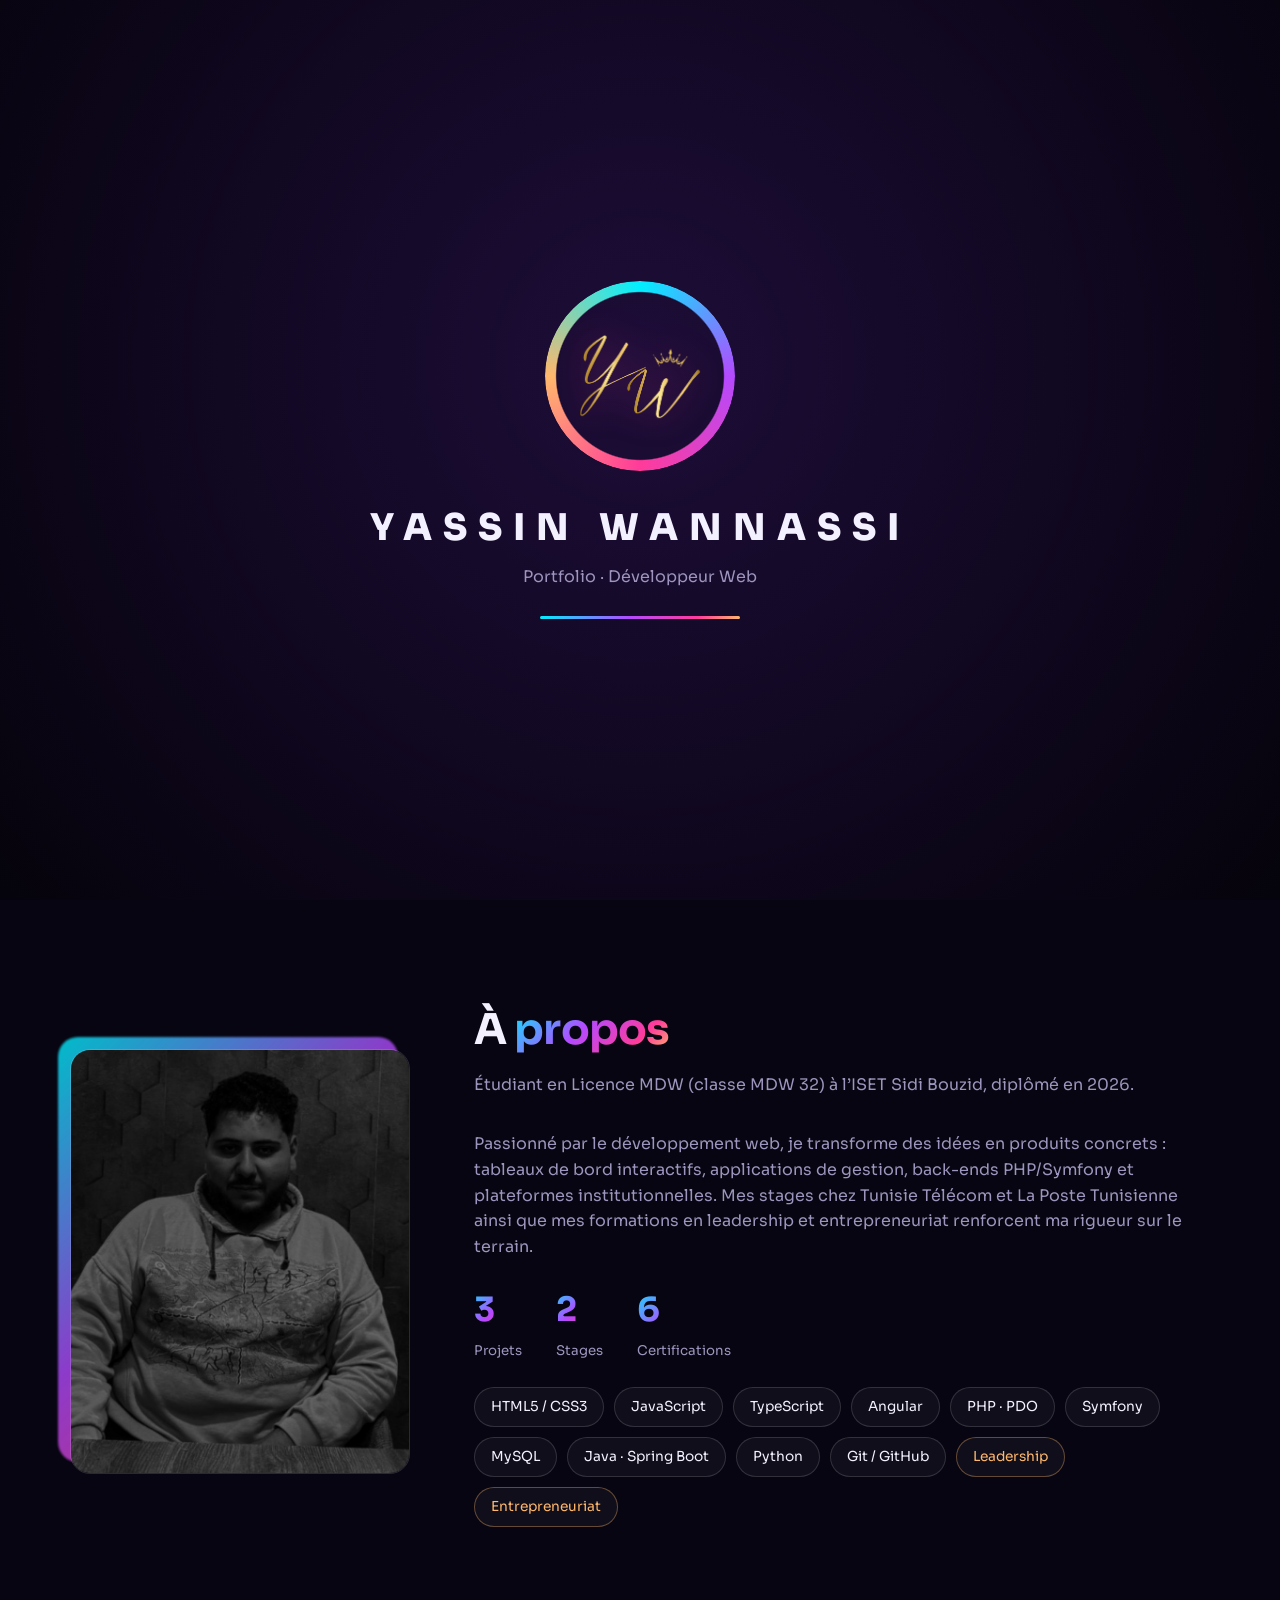
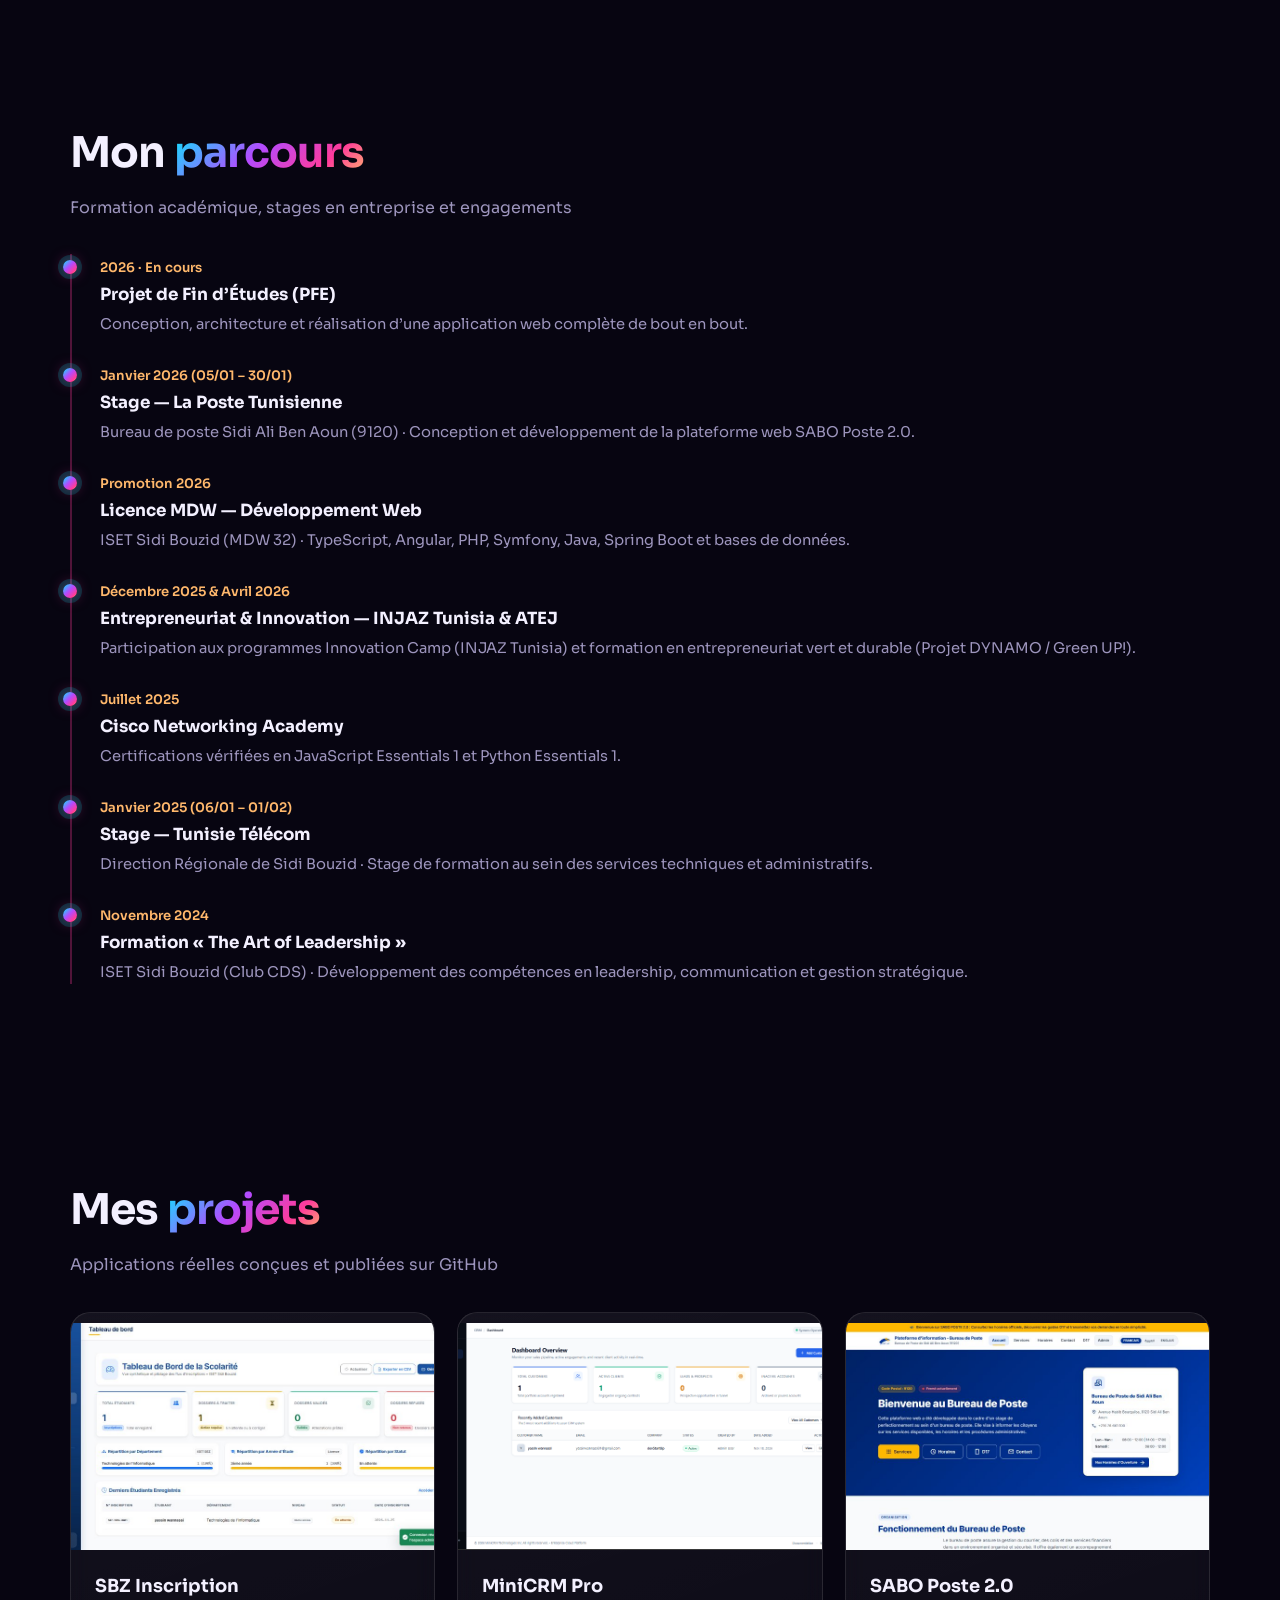
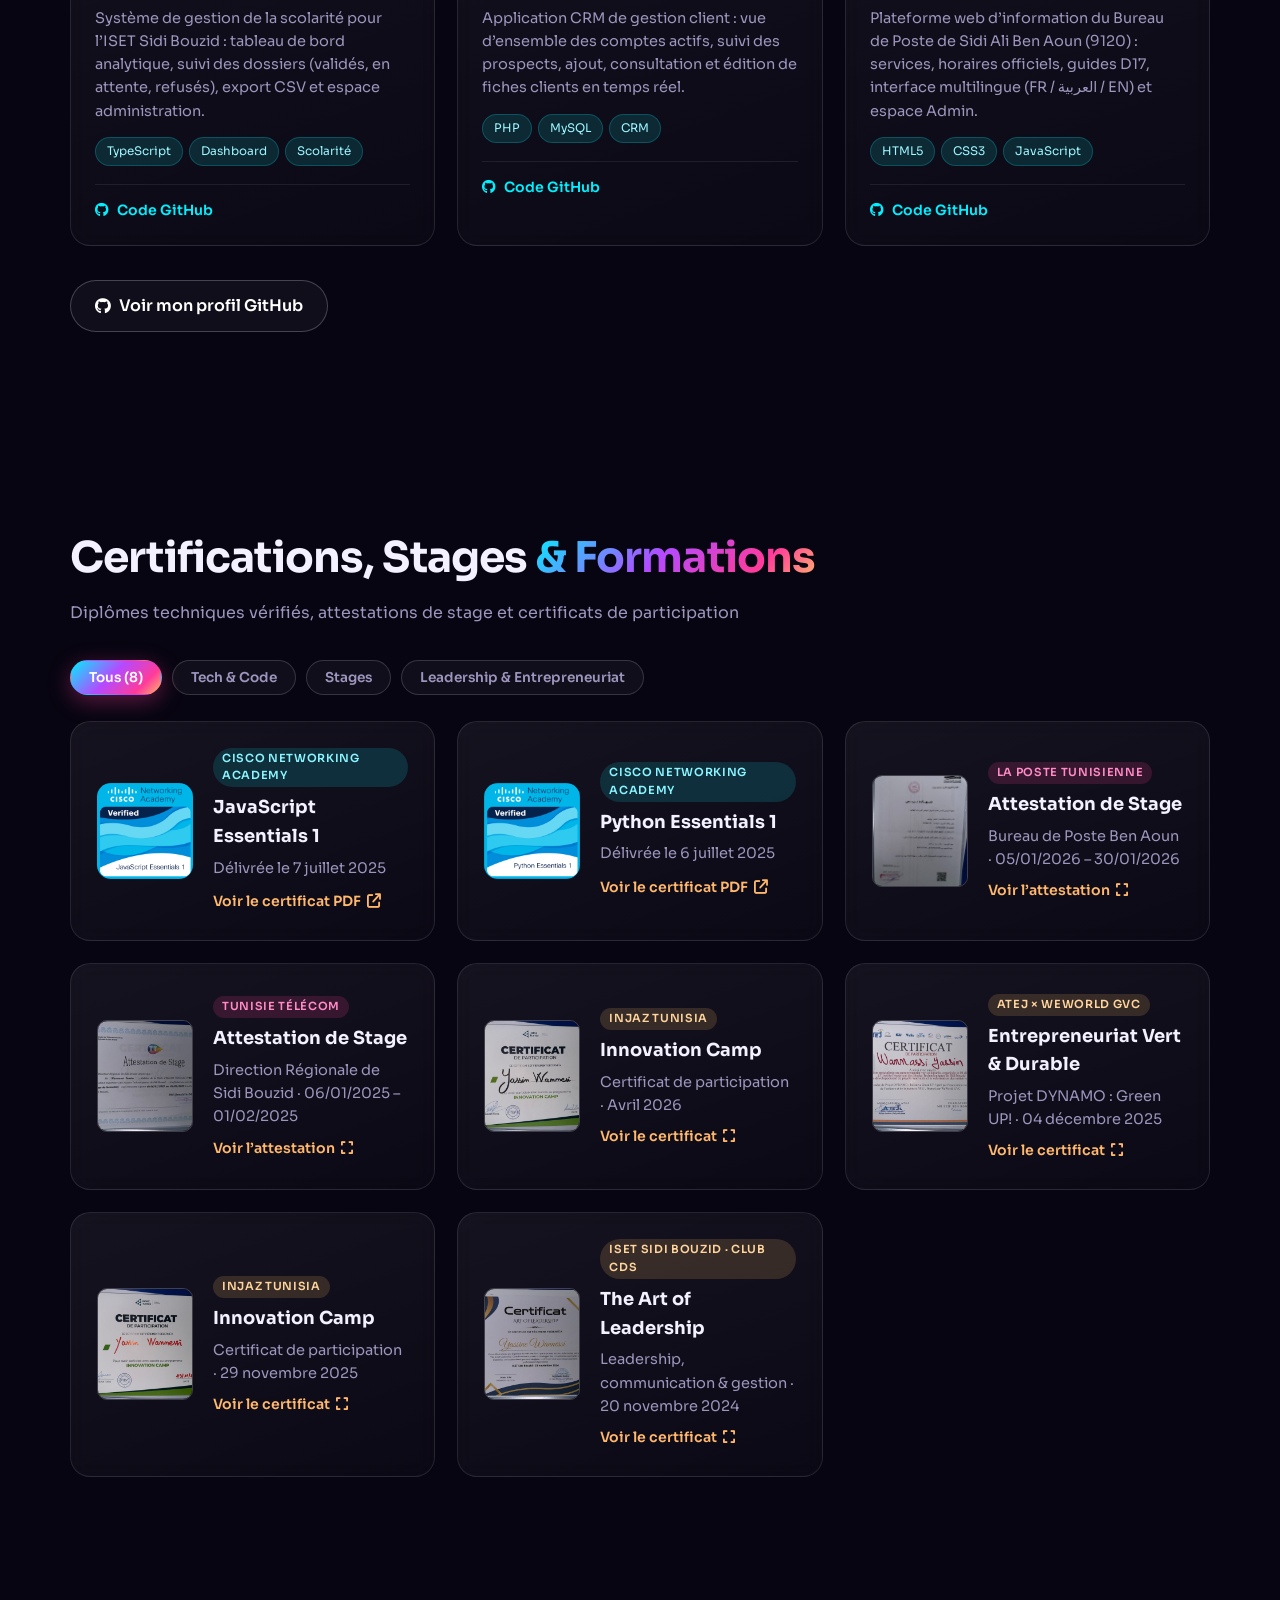
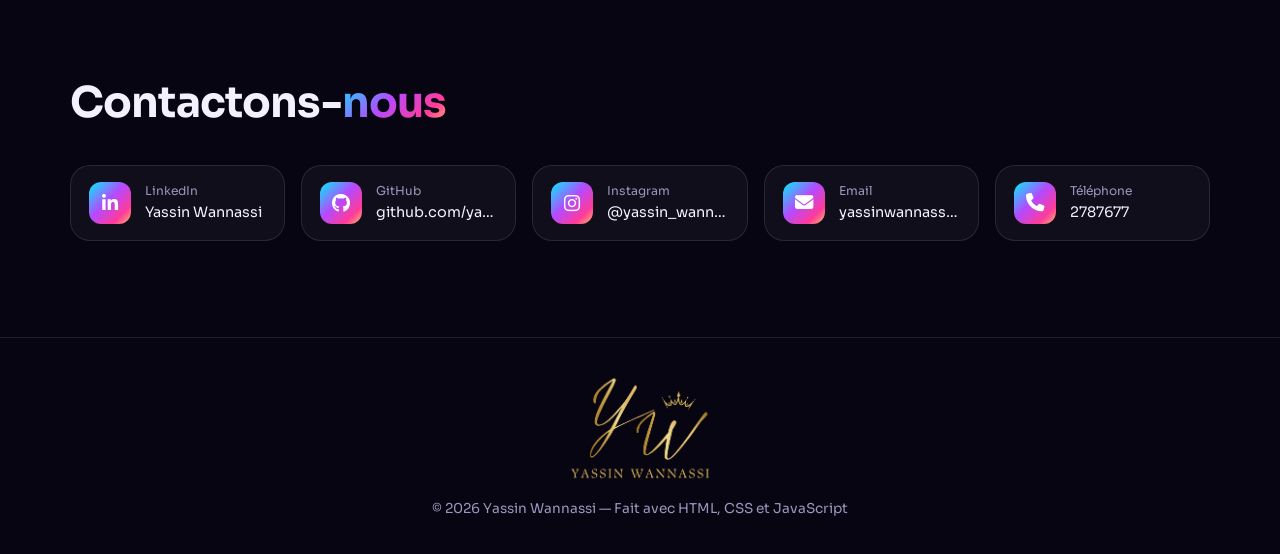
==== index.html @ 343235e6 "first commit" ====
<!DOCTYPE html>
<html lang="fr">
<head>
  <meta charset="utf-8">
  <meta name="viewport" content="width=device-width,initial-scale=1">
  <title>Yassin Wannassi — Développeur Web Full-Stack</title>
  <meta name="description" content="Portfolio de Yassin Wannassi, étudiant en Licence MDW à l'ISET Sidi Bouzid et développeur web full-stack (TypeScript, PHP, Angular, Symfony, Java).">
  <meta property="og:title" content="Yassin Wannassi — Développeur Web Full-Stack">
  <meta property="og:description" content="Projets (SBZ Inscription, MiniCRM Pro, SABO Poste 2.0), stages et certifications.">
  <meta property="og:type" content="website">
  <meta property="og:image" content="assets/logo-mark.png">
  <link rel="icon" href="assets/logo-mark.png">
  <link href="https://fonts.googleapis.com/css2?family=Sora:wght@300;400;600;700;800&display=swap" rel="stylesheet">
  <link rel="stylesheet" href="https://cdnjs.cloudflare.com/ajax/libs/font-awesome/6.5.1/css/all.min.css">
  <link rel="stylesheet" href="style.css">
</head>
<body>
  <div id="progress" aria-hidden="true"></div>
  <div class="ambient" aria-hidden="true"></div>

  <div id="intro">
    <div>
      <div class="i-box"><span class="ring"></span><img class="i-logo" src="assets/logo-mark.png" alt="Logo YW"></div>
      <h1 class="i-name">Yassin Wannassi</h1>
      <p class="i-sub">Portfolio · Développeur Web</p>
      <div class="bar"><i></i></div>
    </div>
  </div>

  <header class="nav">
    <div class="wrap">
      <a href="#hero" class="brand"><img src="assets/logo-mark.png" alt="Logo YW">Yassin<span class="grad">.</span></a>
      <button class="burger" aria-label="Menu" aria-expanded="false"><i class="fa-solid fa-bars"></i></button>
      <nav class="links">
        <a href="#about">À propos</a>
        <a href="#parcours">Parcours</a>
        <a href="#projets">Projets</a>
        <a href="#certifs">Certifications</a>
        <a href="#contact">Contact</a>
        <a href="profile.html" class="btn"><i class="fa-regular fa-heart"></i> Profil</a>
      </nav>
    </div>
  </header>

  <section id="hero">
    <div class="hero-bg-slides" aria-hidden="true">
      <div class="bg-slide on" style="background-image:url('assets/photos/p1.jpg')"></div>
      <div class="bg-slide" style="background-image:url('assets/photos/p2.jpeg')"></div>
      <div class="bg-slide" style="background-image:url('assets/photos/p3.jpg')"></div>
      <div class="bg-slide" style="background-image:url('assets/photos/p4.jpeg')"></div>
      <div class="bg-slide" style="background-image:url('assets/photos/p5.jpg')"></div>
    </div>
    <div class="hero-grid-bg" aria-hidden="true"></div>
    <div class="wrap hero-wrap">
      <div class="hero-copy">
        <span class="badge-status"><i class="dot"></i> Ouvert aux opportunités · PFE 2026</span>
        <span class="hi">Bonjour, je suis</span>
        <h1 class="grad">Yassin Wannassi</h1>
        <div class="typed" data-w='["Développeur Web Full-Stack","TypeScript · PHP · Angular · Java","Étudiant MDW 32 · ISET Sidi Bouzid"]'></div>
        <p>Je conçois des applications web modernes, de l’interface à la base de données. Je prépare actuellement mon Projet de Fin d’Études (PFE).</p>
        <div class="cta">
          <a href="#projets" class="btn">Voir mes projets <i class="fa-solid fa-arrow-down"></i></a>
          <a href="#certifs" class="btn o"><i class="fa-solid fa-award"></i> Certifications &amp; Stages</a>
          <a href="#contact" class="btn o">Me contacter</a>
        </div>
      </div>

      <div class="hero-visual">
        <div class="hv-frame">
          <div class="hv-slides">
            <img class="hv-img on" src="assets/photos/p1.jpg" alt="Yassin Wannassi">
            <img class="hv-img" src="assets/photos/p2.jpeg" alt="Yassin Wannassi">
            <img class="hv-img" src="assets/photos/p3.jpg" alt="Yassin Wannassi">
            <img class="hv-img" src="assets/photos/p4.jpeg" alt="Yassin Wannassi">
            <img class="hv-img" src="assets/photos/p5.jpg" alt="Yassin Wannassi">
          </div>
          <div class="hv-dots" aria-label="Changer de photo">
            <button class="on" aria-label="Photo 1"></button>
            <button aria-label="Photo 2"></button>
            <button aria-label="Photo 3"></button>
            <button aria-label="Photo 4"></button>
            <button aria-label="Photo 5"></button>
          </div>
        </div>
        <div class="hv-chip c1"><i class="fa-solid fa-code"></i> Full-Stack Dev</div>
        <div class="hv-chip c2"><i class="fa-solid fa-graduation-cap"></i> ISET Sidi Bouzid</div>
      </div>
    </div>
  </section>

  <section id="about">
    <div class="wrap about">
      <div class="photo rv"><img src="assets/photos/p1.jpg" alt="Yassin Wannassi"></div>
      <div class="rv">
        <h2>À <span>propos</span></h2>
        <p class="sub">Étudiant en Licence MDW (classe MDW 32) à l’ISET Sidi Bouzid, diplômé en 2026.</p>
        <p class="bio">Passionné par le développement web, je transforme des idées en produits concrets : tableaux de bord interactifs, applications de gestion, back-ends PHP/Symfony et plateformes institutionnelles. Mes stages chez Tunisie Télécom et La Poste Tunisienne ainsi que mes formations en leadership et entrepreneuriat renforcent ma rigueur sur le terrain.</p>
        <div class="stats">
          <div><b data-n="3">0</b><small>Projets</small></div>
          <div><b data-n="2">0</b><small>Stages</small></div>
          <div><b data-n="6">0</b><small>Certifications</small></div>
        </div>
        <div class="chips">
          <span>HTML5 / CSS3</span>
          <span>JavaScript</span>
          <span>TypeScript</span>
          <span>Angular</span>
          <span>PHP · PDO</span>
          <span>Symfony</span>
          <span>MySQL</span>
          <span>Java · Spring Boot</span>
          <span>Python</span>
          <span>Git / GitHub</span>
          <span class="soft">Leadership</span>
          <span class="soft">Entrepreneuriat</span>
        </div>
      </div>
    </div>
  </section>

  <section id="parcours">
    <div class="wrap">
      <h2 class="rv">Mon <span>parcours</span></h2>
      <p class="sub rv">Formation académique, stages en entreprise et engagements</p>
      <div class="tl rv">
        <div>
          <small>2026 · En cours</small>
          <h3>Projet de Fin d’Études (PFE)</h3>
          <p>Conception, architecture et réalisation d’une application web complète de bout en bout.</p>
        </div>
        <div>
          <small>Janvier 2026 (05/01 – 30/01)</small>
          <h3>Stage — La Poste Tunisienne</h3>
          <p>Bureau de poste Sidi Ali Ben Aoun (9120) · Conception et développement de la plateforme web SABO Poste 2.0.</p>
        </div>
        <div>
          <small>Promotion 2026</small>
          <h3>Licence MDW — Développement Web</h3>
          <p>ISET Sidi Bouzid (MDW 32) · TypeScript, Angular, PHP, Symfony, Java, Spring Boot et bases de données.</p>
        </div>
        <div>
          <small>Décembre 2025 &amp; Avril 2026</small>
          <h3>Entrepreneuriat &amp; Innovation — INJAZ Tunisia &amp; ATEJ</h3>
          <p>Participation aux programmes Innovation Camp (INJAZ Tunisia) et formation en entrepreneuriat vert et durable (Projet DYNAMO / Green UP!).</p>
        </div>
        <div>
          <small>Juillet 2025</small>
          <h3>Cisco Networking Academy</h3>
          <p>Certifications vérifiées en JavaScript Essentials 1 et Python Essentials 1.</p>
        </div>
        <div>
          <small>Janvier 2025 (06/01 – 01/02)</small>
          <h3>Stage — Tunisie Télécom</h3>
          <p>Direction Régionale de Sidi Bouzid · Stage de formation au sein des services techniques et administratifs.</p>
        </div>
        <div>
          <small>Novembre 2024</small>
          <h3>Formation « The Art of Leadership »</h3>
          <p>ISET Sidi Bouzid (Club CDS) · Développement des compétences en leadership, communication et gestion stratégique.</p>
        </div>
      </div>
    </div>
  </section>

  <section id="projets">
    <div class="wrap">
      <h2 class="rv">Mes <span>projets</span></h2>
      <p class="sub rv">Applications réelles conçues et publiées sur GitHub</p>
      <div class="grid proj-grid" id="proj-grid">
        <article class="card proj rv">
          <div class="proj-shot view-doc" data-img="assets/projects/sbz-inscription.jpg" data-title="SBZ Inscription — ISET Sidi Bouzid" data-meta="Gestion de la scolarité · TypeScript · Tableau de bord, dossiers étudiants et export CSV">
            <img src="assets/projects/sbz-inscription.jpg" alt="Capture d'écran SBZ Inscription" loading="lazy">
            <span class="shot-zoom"><i class="fa-solid fa-expand"></i></span>
          </div>
          <div class="proj-body">
            <h3>SBZ Inscription</h3>
            <p>Système de gestion de la scolarité pour l’ISET Sidi Bouzid : tableau de bord analytique, suivi des dossiers (validés, en attente, refusés), export CSV et espace administration.</p>
            <div class="tags"><em>TypeScript</em><em>Dashboard</em><em>Scolarité</em></div>
            <div class="proj-actions">
              <a class="proj-link" href="https://github.com/yassin-wns/sbz-inscription" target="_blank" rel="noopener"><i class="fa-brands fa-github"></i> Code GitHub</a>
            </div>
          </div>
        </article>

        <article class="card proj rv">
          <div class="proj-shot view-doc" data-img="assets/projects/mini-crm.png" data-title="MiniCRM Pro — Gestion Clients" data-meta="CRM Enterprise · PHP · Suivi des clients actifs, prospects et fiches détaillées">
            <img src="assets/projects/mini-crm.png" alt="Capture d'écran MiniCRM Pro" loading="lazy">
            <span class="shot-zoom"><i class="fa-solid fa-expand"></i></span>
          </div>
          <div class="proj-body">
            <h3>MiniCRM Pro</h3>
            <p>Application CRM de gestion client : vue d’ensemble des comptes actifs, suivi des prospects, ajout, consultation et édition de fiches clients en temps réel.</p>
            <div class="tags"><em>PHP</em><em>MySQL</em><em>CRM</em></div>
            <div class="proj-actions">
              <a class="proj-link" href="https://github.com/yassin-wns/mini-crm" target="_blank" rel="noopener"><i class="fa-brands fa-github"></i> Code GitHub</a>
            </div>
          </div>
        </article>

        <article class="card proj rv">
          <div class="proj-shot view-doc" data-img="assets/projects/sabo-poste.jpg" data-title="SABO Poste 2.0 — Bureau de Poste Ben Aoun" data-meta="Plateforme d'information multilingue (FR / AR / EN) · Développée lors du stage à La Poste Tunisienne">
            <img src="assets/projects/sabo-poste.jpg" alt="Capture d'écran SABO Poste 2.0" loading="lazy">
            <span class="shot-zoom"><i class="fa-solid fa-expand"></i></span>
          </div>
          <div class="proj-body">
            <h3>SABO Poste 2.0</h3>
            <p>Plateforme web d’information du Bureau de Poste de Sidi Ali Ben Aoun (9120) : services, horaires officiels, guides D17, interface multilingue (FR / العربية / EN) et espace Admin.</p>
            <div class="tags"><em>HTML5</em><em>CSS3</em><em>JavaScript</em></div>
            <div class="proj-actions">
              <a class="proj-link" href="https://github.com/yassin-wns/sabo-poste" target="_blank" rel="noopener"><i class="fa-brands fa-github"></i> Code GitHub</a>
            </div>
          </div>
        </article>
      </div>
      <p class="rv" style="margin-top:34px">
        <a class="btn o" href="https://github.com/yassin-wns" target="_blank" rel="noopener"><i class="fa-brands fa-github"></i> Voir mon profil GitHub</a>
      </p>
    </div>
  </section>

  <section id="certifs">
    <div class="wrap">
      <h2 class="rv">Certifications, Stages <span>&amp; Formations</span></h2>
      <p class="sub rv">Diplômes techniques vérifiés, attestations de stage et certificats de participation</p>
      <div class="filters rv" role="tablist" aria-label="Filtrer les certifications">
        <button class="fbtn on" data-cfilter="all">Tous (8)</button>
        <button class="fbtn" data-cfilter="tech">Tech &amp; Code</button>
        <button class="fbtn" data-cfilter="stage">Stages</button>
        <button class="fbtn" data-cfilter="soft">Leadership &amp; Entrepreneuriat</button>
      </div>
      <div class="grid" id="cert-grid">
        <article class="card cert rv" data-ccat="tech">
          <img src="assets/certs/js-badge.png" alt="Badge JavaScript Essentials 1">
          <div>
            <span class="c-tag">Cisco Networking Academy</span>
            <h3>JavaScript Essentials 1</h3>
            <p>Délivrée le 7 juillet 2025</p>
            <a href="assets/certs/js-certificate.pdf" target="_blank" rel="noopener">Voir le certificat PDF <i class="fa-solid fa-arrow-up-right-from-square"></i></a>
          </div>
        </article>

        <article class="card cert rv" data-ccat="tech">
          <img src="assets/certs/python-badge.png" alt="Badge Python Essentials 1">
          <div>
            <span class="c-tag">Cisco Networking Academy</span>
            <h3>Python Essentials 1</h3>
            <p>Délivrée le 6 juillet 2025</p>
            <a href="assets/certs/python-certificate.pdf" target="_blank" rel="noopener">Voir le certificat PDF <i class="fa-solid fa-arrow-up-right-from-square"></i></a>
          </div>
        </article>

        <article class="card cert rv" data-ccat="stage">
          <img class="doc-thumb" src="assets/certs/stage-poste.jpg" alt="Attestation de stage La Poste Tunisienne">
          <div>
            <span class="c-tag stage">La Poste Tunisienne</span>
            <h3>Attestation de Stage</h3>
            <p>Bureau de Poste Ben Aoun · 05/01/2026 – 30/01/2026</p>
            <button class="view-doc" data-img="assets/certs/stage-poste.jpg" data-title="Attestation de Stage — La Poste Tunisienne" data-meta="Bureau de Poste Ben Aoun · Du 05/01/2026 au 30/01/2026">Voir l’attestation <i class="fa-solid fa-expand"></i></button>
          </div>
        </article>

        <article class="card cert rv" data-ccat="stage">
          <img class="doc-thumb" src="assets/certs/stage-tt.jpg" alt="Attestation de stage Tunisie Télécom">
          <div>
            <span class="c-tag stage">Tunisie Télécom</span>
            <h3>Attestation de Stage</h3>
            <p>Direction Régionale de Sidi Bouzid · 06/01/2025 – 01/02/2025</p>
            <button class="view-doc" data-img="assets/certs/stage-tt.jpg" data-title="Attestation de Stage — Tunisie Télécom" data-meta="Direction Régionale de Sidi Bouzid · Du 06/01/2025 au 01/02/2025">Voir l’attestation <i class="fa-solid fa-expand"></i></button>
          </div>
        </article>

        <article class="card cert rv" data-ccat="soft">
          <img class="doc-thumb" src="assets/certs/cert-injaz-2.jpg" alt="Certificat INJAZ Tunisia Avril 2026">
          <div>
            <span class="c-tag soft">INJAZ Tunisia</span>
            <h3>Innovation Camp</h3>
            <p>Certificat de participation · Avril 2026</p>
            <button class="view-doc" data-img="assets/certs/cert-injaz-2.jpg" data-title="INJAZ Tunisia — Innovation Camp" data-meta="Certificat de participation · Avril 2026">Voir le certificat <i class="fa-solid fa-expand"></i></button>
          </div>
        </article>

        <article class="card cert rv" data-ccat="soft">
          <img class="doc-thumb" src="assets/certs/cert-atej-greenup.jpg" alt="Certificat ATEJ Entrepreneuriat vert et durable">
          <div>
            <span class="c-tag soft">ATEJ × WeWorld GVC</span>
            <h3>Entrepreneuriat Vert &amp; Durable</h3>
            <p>Projet DYNAMO : Green UP! · 04 décembre 2025</p>
            <button class="view-doc" data-img="assets/certs/cert-atej-greenup.jpg" data-title="ATEJ × WeWorld GVC — Entrepreneuriat Vert &amp; Durable" data-meta="Projet DYNAMO : Initiative Green UP! · ISET Sidi Bouzid · 04/12/2025">Voir le certificat <i class="fa-solid fa-expand"></i></button>
          </div>
        </article>

        <article class="card cert rv" data-ccat="soft">
          <img class="doc-thumb" src="assets/certs/cert-injaz-1.jpg" alt="Certificat INJAZ Tunisia">
          <div>
            <span class="c-tag soft">INJAZ Tunisia</span>
            <h3>Innovation Camp</h3>
            <p>Certificat de participation · 29 novembre 2025</p>
            <button class="view-doc" data-img="assets/certs/cert-injaz-1.jpg" data-title="INJAZ Tunisia — Innovation Camp" data-meta="Certificat de participation · 29/11/2025">Voir le certificat <i class="fa-solid fa-expand"></i></button>
          </div>
        </article>

        <article class="card cert rv" data-ccat="soft">
          <img class="doc-thumb" src="assets/certs/cert-leadership.jpg" alt="Certificat The Art of Leadership">
          <div>
            <span class="c-tag soft">ISET Sidi Bouzid · Club CDS</span>
            <h3>The Art of Leadership</h3>
            <p>Leadership, communication &amp; gestion · 20 novembre 2024</p>
            <button class="view-doc" data-img="assets/certs/cert-leadership.jpg" data-title="ISET Sidi Bouzid — The Art of Leadership" data-meta="Leadership, communication et gestion stratégique · 20/11/2024">Voir le certificat <i class="fa-solid fa-expand"></i></button>
          </div>
        </article>
      </div>
    </div>
  </section>

  <section id="contact">
    <div class="wrap">
      <h2 class="rv" style="margin-bottom:28px">Contactons-<span>nous</span></h2>
      <div class="social rv">
        <a href="https://www.linkedin.com/in/yassin-wannassi-205972323/" target="_blank" rel="noopener"><i class="fa-brands fa-linkedin-in"></i><span><small>LinkedIn</small>Yassin Wannassi</span></a>
        <a href="https://github.com/yassin-wns" target="_blank" rel="noopener"><i class="fa-brands fa-github"></i><span><small>GitHub</small>github.com/yassin-wns</span></a>
        <a href="https://www.instagram.com/yassin_wannassi" target="_blank" rel="noopener"><i class="fa-brands fa-instagram"></i><span><small>Instagram</small>@yassin_wannassi</span></a>
        <a href="mailto:yassinwannassi01@gmail.com" data-copy="yassinwannassi01@gmail.com"><i class="fa-solid fa-envelope"></i><span><small>Email</small>yassinwannassi01@gmail.com</span></a>
        <a href="tel:2787677" data-copy="2787677"><i class="fa-solid fa-phone"></i><span><small>Téléphone</small>2787677</span></a>
      </div>
    </div>
  </section>

  <footer>
    <img src="assets/logo.png" alt="Yassin Wannassi">
    <p>© 2026 Yassin Wannassi — Fait avec HTML, CSS et JavaScript</p>
  </footer>

  <!-- Modal aperçu document / projet -->
  <div id="cert-modal" role="dialog" aria-modal="true" aria-labelledby="cm-title">
    <button class="x" id="cm-close" aria-label="Fermer"><i class="fa-solid fa-xmark"></i></button>
    <div class="cm-box">
      <img id="cm-img" src="" alt="">
      <div class="cm-info">
        <h3 id="cm-title"></h3>
        <p id="cm-meta"></p>
      </div>
    </div>
  </div>

  <button id="top" aria-label="Retour en haut"><i class="fa-solid fa-arrow-up"></i></button>
  <div id="toast" role="status" aria-live="polite"></div>

  <script src="script.js"></script>
</body>
</html>
---- style.css ----
:root{
  --bg:#070511;
  --surface:#0f0b1e;
  --tx:#f3f0ff;
  --mut:#9d95bd;
  --cyan:#00f0ff;
  --pink:#ff3b9a;
  --sunset:#ffb86c;
  --violet:#b44aff;
  --g:linear-gradient(135deg,#00f0ff 0%,#b44aff 45%,#ff3b9a 78%,#ffb86c 100%);
  --g-vice:linear-gradient(135deg,#ff3b9a 0%,#ff7b54 55%,#ffd166 100%);
  --r:20px;
}
*{box-sizing:border-box;margin:0;padding:0}
html{scroll-behavior:smooth}
body{font-family:Sora,system-ui,sans-serif;background:var(--bg);color:var(--tx);line-height:1.6;overflow-x:hidden;position:relative}
a{color:inherit;text-decoration:none}
img{max-width:100%;display:block}
.wrap{width:min(1140px,92%);margin:auto}
section{padding:96px 0;position:relative;z-index:1}
h2{font-size:clamp(1.85rem,4vw,2.65rem);margin-bottom:8px;letter-spacing:-.02em}
.grad,h2 span{background:var(--g);-webkit-background-clip:text;background-clip:text;color:transparent}
.sub{color:var(--mut);margin-bottom:34px;font-size:1rem}

/* GTA 6 Vice City ambient background */
.ambient{position:fixed;inset:0;z-index:0;pointer-events:none;
  background:
    radial-gradient(680px circle at 12% 18%,rgba(0,240,255,.09),transparent 60%),
    radial-gradient(640px circle at 88% 28%,rgba(255,59,154,.11),transparent 60%),
    radial-gradient(560px circle at 50% 85%,rgba(255,184,108,.07),transparent 62%);
}

/* scroll progress */
#progress{position:fixed;top:0;left:0;height:3px;width:0;z-index:100;background:var(--g);box-shadow:0 0 12px rgba(255,59,154,.7);transition:width .08s linear}

/* intro */
#intro{position:fixed;inset:0;z-index:99;background:radial-gradient(circle at 50% 40%,#1d0d38,#05030b);display:grid;place-items:center;text-align:center;clip-path:circle(150% at 50% 50%);transition:clip-path 1s cubic-bezier(.7,0,.2,1)}
#intro.done{clip-path:circle(0% at 50% 50%);pointer-events:none}
.i-box{position:relative;display:grid;place-items:center;width:190px;height:190px;margin:0 auto 28px}
.ring{position:absolute;top:0;left:0;width:190px;height:190px;border-radius:50%;background:conic-gradient(#00f0ff,#b44aff,#ff3b9a,#ffb86c,#00f0ff);animation:spin 2s linear infinite;-webkit-mask:radial-gradient(circle,transparent 62%,#000 63%);mask:radial-gradient(circle,transparent 62%,#000 63%)}
.i-logo{width:128px;height:auto;filter:drop-shadow(0 0 18px rgba(255,59,154,.45));animation:pop .9s .2s both cubic-bezier(.2,1.4,.4,1)}
.i-name{font-size:clamp(1.3rem,5vw,2.3rem);font-weight:800;letter-spacing:.3em;text-transform:uppercase;animation:track 1.6s .5s both}
.i-sub{color:var(--mut);margin-top:6px;animation:up .8s 1.2s both}
.bar{width:200px;height:3px;background:#ffffff1a;margin:26px auto 0;border-radius:3px;overflow:hidden}
.bar i{display:block;height:100%;background:var(--g);animation:load 2.7s ease-out forwards}
@keyframes spin{to{transform:rotate(360deg)}}
@keyframes pop{from{transform:scale(0) rotate(-90deg);opacity:0}}
@keyframes track{from{letter-spacing:.9em;opacity:0;filter:blur(8px)}}
@keyframes up{from{transform:translateY(14px);opacity:0}}
@keyframes load{from{width:0}to{width:100%}}

/* nav */
.nav{position:fixed;top:0;width:100%;z-index:50;padding:14px 0;transition:.3s}
.nav.s{background:rgba(9,5,20,.84);backdrop-filter:blur(16px);padding:8px 0;box-shadow:0 1px 0 rgba(255,59,154,.18)}
.nav .wrap{display:flex;align-items:center;justify-content:space-between}
.brand{display:flex;align-items:center;gap:10px;font-weight:800}
.brand img{height:46px;width:auto}
.links{display:flex;gap:24px;align-items:center;font-size:.9rem}
.links a{color:var(--mut);transition:.2s;position:relative}
.links a:hover,.links a.active{color:#fff}
.links a:not(.btn).active::after{content:"";position:absolute;left:0;right:0;bottom:-6px;height:2px;background:var(--g);border-radius:2px;box-shadow:0 0 10px rgba(0,240,255,.6)}
.btn{display:inline-flex;align-items:center;gap:8px;padding:12px 24px;border-radius:99px;font-weight:600;background:var(--g);color:#fff!important;border:0;cursor:pointer;transition:.3s;font-family:inherit;box-shadow:0 6px 24px rgba(255,59,154,.28)}
.btn:hover{transform:translateY(-3px);box-shadow:0 12px 34px rgba(0,240,255,.38),0 6px 22px rgba(255,59,154,.4)}
.btn.o{background:rgba(255,255,255,.04);border:1px solid rgba(255,255,255,.22);box-shadow:none}
.btn.o:hover{border-color:var(--cyan);background:rgba(0,240,255,.08);box-shadow:0 8px 26px rgba(0,240,255,.2)}
.burger{display:none;background:none;border:0;color:#fff;font-size:1.5rem;cursor:pointer}

/* hero */
#hero{min-height:100vh;display:flex;align-items:center;position:relative;padding:120px 0 70px;overflow:hidden}
.hero-bg-slides{position:absolute;inset:0;z-index:0;pointer-events:none;overflow:hidden}
.bg-slide{position:absolute;inset:-40px;background-size:cover;background-position:center 25%;filter:blur(26px) brightness(.36) saturate(1.35);opacity:0;transform:scale(1.12);transition:opacity 1.5s ease}
.bg-slide.on{opacity:1}
.hero-grid-bg{position:absolute;inset:0;z-index:0;pointer-events:none;
  background-image:linear-gradient(rgba(255,255,255,.035) 1px,transparent 1px),linear-gradient(90deg,rgba(255,255,255,.035) 1px,transparent 1px);
  background-size:48px 48px;
  -webkit-mask-image:radial-gradient(ellipse 80% 70% at 50% 45%,#000 35%,transparent 100%);
  mask-image:radial-gradient(ellipse 80% 70% at 50% 45%,#000 35%,transparent 100%);
}
#hero::after{content:"";position:absolute;inset:0;background:linear-gradient(180deg,transparent 72%,var(--bg));pointer-events:none}
.hero-wrap{position:relative;z-index:2;display:grid;grid-template-columns:1.15fr .85fr;gap:56px;align-items:center}
.badge-status{display:inline-flex;align-items:center;gap:8px;padding:6px 14px;border-radius:99px;background:rgba(255,59,154,.08);border:1px solid rgba(255,59,154,.32);font-size:.78rem;color:#ffd8ec;margin-bottom:18px;backdrop-filter:blur(8px)}
.badge-status .dot{width:8px;height:8px;border-radius:50%;background:var(--cyan);box-shadow:0 0 12px var(--cyan);display:inline-block;animation:pulse 2s infinite}
@keyframes pulse{50%{opacity:.4;transform:scale(.85)}}
.hi{display:block;color:var(--sunset);font-weight:600;letter-spacing:.2em;font-size:.85rem;text-transform:uppercase}
#hero h1{font-size:clamp(2.5rem,6vw,4.7rem);line-height:1.05;font-weight:800;margin:10px 0}
.typed{font-size:clamp(1.1rem,2.6vw,1.55rem);min-height:2.2em;color:#e5d9ff}
.typed::after{content:"|";animation:blink 1s infinite;color:var(--pink)}
@keyframes blink{50%{opacity:0}}
#hero p{max-width:520px;color:var(--mut);margin:14px 0 30px}
.cta{display:flex;gap:14px;flex-wrap:wrap}

/* hero visual showcase */
.hero-visual{position:relative;max-width:390px;width:100%;justify-self:center}
.hv-frame{position:relative;padding:6px;border-radius:26px;background:var(--g);box-shadow:0 24px 70px rgba(0,0,0,.65),0 0 42px rgba(255,59,154,.22),0 0 28px rgba(0,240,255,.16)}
.hv-slides{position:relative;aspect-ratio:4/5;border-radius:21px;overflow:hidden;background:#0a0716}
.hv-img{position:absolute;inset:0;width:100%;height:100%;object-fit:cover;object-position:center 20%;opacity:0;transform:scale(1.04);transition:opacity .9s ease,transform 4.5s ease}
.hv-img.on{opacity:1;transform:scale(1)}
.hv-dots{position:absolute;left:50%;bottom:16px;transform:translateX(-50%);z-index:3;display:flex;gap:7px;padding:6px 10px;border-radius:99px;background:rgba(7,5,17,.68);backdrop-filter:blur(8px);border:1px solid rgba(255,255,255,.14)}
.hv-dots button{width:8px;height:8px;border-radius:99px;border:0;background:rgba(255,255,255,.35);cursor:pointer;transition:.3s;padding:0}
.hv-dots button.on{width:22px;background:var(--g)}
.hv-chip{position:absolute;z-index:4;display:inline-flex;align-items:center;gap:8px;padding:10px 16px;border-radius:14px;background:rgba(15,11,30,.86);backdrop-filter:blur(12px);border:1px solid rgba(255,255,255,.16);font-size:.82rem;font-weight:600;color:#fff;box-shadow:0 12px 30px rgba(0,0,0,.5);animation:float 5s ease-in-out infinite}
.hv-chip i{color:var(--cyan)}
.hv-chip.c1{top:24px;left:-24px;border-color:rgba(0,240,255,.35)}
.hv-chip.c2{bottom:38px;right:-20px;border-color:rgba(255,59,154,.4);animation-delay:1.5s}
.hv-chip.c2 i{color:var(--pink)}

/* about */
.about{display:grid;grid-template-columns:340px 1fr;gap:64px;align-items:center}
.photo{position:relative}
.photo img{border-radius:var(--r);aspect-ratio:4/5;object-fit:cover;object-position:center 20%;width:100%;position:relative;z-index:1;border:1px solid rgba(255,255,255,.14)}
.photo::before{content:"";position:absolute;inset:-12px 12px 12px -12px;border-radius:var(--r);background:var(--g);opacity:.78;filter:blur(1px);animation:float 5s ease-in-out infinite}
@keyframes float{50%{transform:translate(8px,-8px)}}
.bio{color:var(--mut)}
.stats{display:flex;gap:34px;margin:24px 0;flex-wrap:wrap}
.stats b{font-size:2.1rem;display:block;background:var(--g);-webkit-background-clip:text;background-clip:text;color:transparent}
.stats small{color:var(--mut)}
.chips{display:flex;flex-wrap:wrap;gap:10px}
.chips span{padding:8px 16px;border:1px solid rgba(255,255,255,.14);border-radius:99px;font-size:.86rem;background:rgba(255,255,255,.04);transition:.25s}
.chips span:hover{border-color:var(--cyan);transform:translateY(-3px);color:var(--cyan);box-shadow:0 6px 18px rgba(0,240,255,.18)}
.chips span.soft{border-color:rgba(255,184,108,.35);color:var(--sunset)}
.chips span.soft:hover{border-color:var(--pink);color:var(--pink);box-shadow:0 6px 18px rgba(255,59,154,.2)}

/* timeline */
.tl{border-left:2px solid rgba(255,59,154,.3);padding-left:28px;display:grid;gap:26px}
.tl div{position:relative}
.tl div::before{content:"";position:absolute;left:-37px;top:6px;width:14px;height:14px;border-radius:50%;background:var(--g);box-shadow:0 0 0 5px rgba(0,240,255,.16),0 0 14px rgba(255,59,154,.5)}
.tl small{color:var(--sunset);font-weight:600;font-size:.82rem}
.tl h3{font-size:1.05rem;margin:2px 0 4px}
.tl p{color:var(--mut);font-size:.92rem}

/* filters */
.filters{display:flex;flex-wrap:wrap;gap:10px;margin-bottom:26px}
.fbtn{padding:8px 18px;border-radius:99px;border:1px solid rgba(255,255,255,.16);background:rgba(255,255,255,.04);color:var(--mut);font-family:inherit;font-size:.85rem;font-weight:600;cursor:pointer;transition:.25s}
.fbtn:hover{color:#fff;border-color:var(--cyan)}
.fbtn.on{background:var(--g);color:#fff;border-color:transparent;box-shadow:0 6px 22px rgba(255,59,154,.35)}

/* cards */
.grid{display:grid;grid-template-columns:repeat(auto-fit,minmax(300px,1fr));gap:22px}
.card{padding:26px;border-radius:var(--r);background:linear-gradient(160deg,rgba(255,255,255,.06),rgba(255,255,255,.02));border:1px solid rgba(255,255,255,.1);backdrop-filter:blur(10px);transition:.35s;position:relative;overflow:hidden}
.card:hover{transform:translateY(-8px);border-color:rgba(255,59,154,.55);box-shadow:0 20px 50px rgba(0,0,0,.6),0 0 28px rgba(0,240,255,.14)}
.card.hide{display:none}
.card h3{margin-bottom:6px;font-size:1.12rem}
.card p{color:var(--mut);font-size:.91rem}
.tags{display:flex;flex-wrap:wrap;gap:6px;margin-top:14px}
.tags em{font-style:normal;font-size:.74rem;padding:4px 11px;border-radius:99px;background:rgba(0,240,255,.12);color:#9ef6ff;border:1px solid rgba(0,240,255,.22)}

/* project showcase cards */
.proj-grid{grid-template-columns:repeat(auto-fit,minmax(320px,1fr))}
.card.proj{padding:0;display:flex;flex-direction:column}
.proj-shot{position:relative;aspect-ratio:16/10;overflow:hidden;background:#090614;cursor:pointer;border-bottom:1px solid rgba(255,255,255,.08)}
.proj-shot img{width:100%;height:100%;object-fit:cover;object-position:top;transition:transform .5s ease}
.card.proj:hover .proj-shot img{transform:scale(1.05)}
.shot-zoom{position:absolute;right:12px;bottom:12px;width:36px;height:36px;border-radius:50%;display:grid;place-items:center;background:rgba(7,5,17,.78);border:1px solid rgba(255,255,255,.2);color:#fff;font-size:.85rem;opacity:0;transform:translateY(6px);transition:.25s;backdrop-filter:blur(6px)}
.proj-shot:hover .shot-zoom{opacity:1;transform:none;border-color:var(--cyan);color:var(--cyan)}
.proj-body{padding:22px 24px 24px;display:flex;flex-direction:column;flex:1}
.proj-actions{margin-top:18px;padding-top:14px;border-top:1px solid rgba(255,255,255,.08);display:flex;align-items:center;justify-content:space-between}
.proj-link{display:inline-flex;align-items:center;gap:8px;font-size:.88rem;font-weight:600;color:var(--cyan);transition:.2s}
.proj-link:hover{color:var(--pink);transform:translateX(3px)}

/* certs & docs */
.cert{display:flex;gap:20px;align-items:center}
.cert img{width:96px;border-radius:14px;flex:none;animation:float 6s ease-in-out infinite}
.cert img.doc-thumb{width:96px;height:112px;object-fit:cover;border-radius:10px;border:1px solid rgba(255,255,255,.2);animation:none;transition:.35s}
.cert:hover img.doc-thumb{transform:scale(1.05);border-color:var(--pink)}
.c-tag{display:inline-block;font-size:.7rem;font-weight:600;text-transform:uppercase;letter-spacing:.06em;padding:2px 9px;border-radius:99px;background:rgba(0,240,255,.14);color:#8af5ff;margin-bottom:6px}
.c-tag.stage{background:rgba(255,59,154,.16);color:#ff8cc6}
.c-tag.soft{background:rgba(255,184,108,.16);color:#ffd59e}
.cert a,.view-doc{color:var(--sunset);font-weight:600;font-size:.88rem;display:inline-flex;align-items:center;gap:6px;margin-top:10px;background:none;border:0;padding:0;font-family:inherit;cursor:pointer;transition:.2s}
.cert a:hover,.view-doc:hover{color:var(--cyan)}

/* social */
.social{display:grid;grid-template-columns:repeat(auto-fit,minmax(210px,1fr));gap:16px}
.social a{display:flex;align-items:center;gap:14px;padding:16px 18px;border-radius:var(--r);background:rgba(255,255,255,.04);border:1px solid rgba(255,255,255,.1);transition:.3s;min-width:0}
.social a:hover{transform:translateY(-5px);background:rgba(255,255,255,.08);border-color:rgba(255,59,154,.55);box-shadow:0 14px 32px rgba(0,0,0,.45),0 0 20px rgba(0,240,255,.12)}
.social i{width:42px;height:42px;border-radius:12px;display:grid;place-items:center;background:var(--g);font-size:1.15rem;flex:none;color:#fff}
.social span{min-width:0;overflow:hidden;text-overflow:ellipsis;white-space:nowrap;font-size:.9rem}
.social small{display:block;color:var(--mut);font-size:.76rem}

footer img{width:150px;margin:0 auto 14px;opacity:.95}
footer{text-align:center;padding:34px 20px;color:var(--mut);border-top:1px solid rgba(255,255,255,.1);font-size:.85rem;position:relative;z-index:1}
.rv{opacity:0;transform:translateY(34px);transition:1s cubic-bezier(.2,.7,.2,1)}
.rv.in{opacity:1;transform:none}

/* modal */
#cert-modal{position:fixed;inset:0;z-index:90;background:rgba(5,3,12,.92);backdrop-filter:blur(10px);display:none;place-items:center;padding:24px}
#cert-modal.open{display:grid}
.cm-box{max-width:880px;width:100%;background:var(--surface);border:1px solid rgba(255,59,154,.35);border-radius:var(--r);overflow:hidden;box-shadow:0 24px 80px #000c,0 0 40px rgba(0,240,255,.15)}
.cm-box img{width:100%;max-height:76vh;object-fit:contain;background:#05030b}
.cm-info{padding:16px 22px;border-top:1px solid rgba(255,255,255,.1)}
.cm-info h3{font-size:1.05rem;margin-bottom:2px}
.cm-info p{color:var(--mut);font-size:.88rem}

/* back to top + toast */
#top{position:fixed;right:22px;bottom:22px;z-index:45;width:44px;height:44px;border-radius:50%;border:1px solid rgba(255,255,255,.22);background:rgba(15,11,30,.9);color:#fff;cursor:pointer;display:grid;place-items:center;opacity:0;pointer-events:none;transform:translateY(12px);transition:.3s;backdrop-filter:blur(10px)}
#top.show{opacity:1;pointer-events:auto;transform:none}
#top:hover{background:var(--g);border-color:transparent;box-shadow:0 6px 22px rgba(255,59,154,.4)}
#toast{position:fixed;left:50%;bottom:26px;transform:translate(-50%,20px);background:#150f2b;color:#fff;border:1px solid rgba(0,240,255,.45);padding:10px 20px;border-radius:99px;font-size:.86rem;opacity:0;pointer-events:none;transition:.3s;z-index:95;box-shadow:0 10px 30px rgba(0,0,0,.5)}
#toast.show{opacity:1;transform:translate(-50%,0)}

/* instagram profile */
.pf-bg{position:fixed;inset:0;z-index:-1;background:url(assets/photos/p3.jpg) center/cover;filter:blur(45px) brightness(.28) saturate(1.5);transform:scale(1.2)}
.pf{padding:120px 0 60px}
.pf-head{display:flex;gap:56px;align-items:center;max-width:820px;margin:0 auto 40px}
.av{width:152px;height:152px;border-radius:50%;padding:4px;flex:none;background:conic-gradient(#00f0ff,#b44aff,#ff3b9a,#ffb86c,#00f0ff)}
.av img{width:100%;height:100%;border-radius:50%;object-fit:cover;object-position:top;border:4px solid var(--bg)}
.pf-info h1{font-size:1.5rem;font-weight:600}
.pf-info p{color:#e5d9ff;font-size:.92rem;margin-top:4px}
.pf-stats{display:flex;gap:34px;margin:16px 0}
.pf-stats span{color:var(--mut)}
.pf-stats b{color:#fff;font-weight:800}
.pf-stats .lk b{color:var(--pink);display:inline-block;transition:.3s}
.bump{transform:scale(1.5)}
.pf-grid{display:grid;grid-template-columns:repeat(3,1fr);gap:4px;max-width:820px;margin:auto;border-top:1px solid #ffffff22;padding-top:4px}
.tile{position:relative;aspect-ratio:1;cursor:pointer;overflow:hidden;background:#111}
.tile img{width:100%;height:100%;object-fit:cover;transition:.4s}
.tile:hover img{transform:scale(1.07)}
.tile div{position:absolute;inset:0;background:#0007;display:flex;align-items:center;justify-content:center;gap:8px;font-weight:700;opacity:0;transition:.25s}
.tile:hover div{opacity:1}
#lb{position:fixed;inset:0;z-index:80;background:#000e;display:none;place-items:center;padding:20px}
#lb.open{display:grid}
.post{display:grid;grid-template-columns:minmax(0,1.3fr) minmax(270px,.7fr);width:min(1000px,100%);max-height:92vh;background:#0e0a1c;border:1px solid rgba(255,59,154,.25);border-radius:12px;overflow:hidden}
.im{position:relative;background:#000;display:grid;place-items:center;cursor:pointer;user-select:none}
.im img{max-height:92vh;width:100%;object-fit:contain}
.post aside{display:flex;flex-direction:column;padding:16px;gap:14px}
.ph{display:flex;align-items:center;gap:10px;font-weight:600;padding-bottom:12px;border-bottom:1px solid #ffffff1a}
.ph img{width:34px;height:34px;border-radius:50%;object-fit:cover;object-position:top}
.cap{color:#e5d9ff;font-size:.92rem}
.act{margin-top:auto}
.hrt{background:none;border:0;font-size:1.9rem;color:#fff;cursor:pointer}
.hrt.on{color:var(--pink);animation:beat .45s}
@keyframes beat{30%{transform:scale(1.5)}60%{transform:scale(.9)}}
.big{position:absolute;font-size:7rem;color:#fff;pointer-events:none;opacity:0;filter:drop-shadow(0 4px 20px #0008)}
.big.go{animation:bigh .9s}
@keyframes bigh{15%{opacity:1;transform:scale(1.2)}30%{transform:scale(.95)}70%{opacity:1}to{opacity:0;transform:scale(1.1)}}
.x,.ar{position:absolute;background:#ffffff1f;border:0;color:#fff;width:42px;height:42px;border-radius:50%;cursor:pointer;font-size:1rem;transition:.2s}
.x:hover,.ar:hover{background:var(--pink)}
.x{top:16px;right:16px}
.ar{top:50%}
.ar.l{left:16px}
.ar.r{right:16px}

@media(max-width:820px){
  .links{position:fixed;inset:60px 0 auto;flex-direction:column;background:rgba(7,5,17,.96);padding:24px;gap:18px;display:none}
  .links.open{display:flex}
  .burger{display:block}
  .hero-wrap{grid-template-columns:1fr;gap:42px;text-align:center}
  #hero p{margin:14px auto 28px}
  .cta{justify-content:center}
  .hero-visual{max-width:300px}
  .hv-chip.c1{left:-10px}
  .hv-chip.c2{right:-10px}
  .about{grid-template-columns:1fr;gap:40px}
  .photo{max-width:300px}
  .pf-head{flex-direction:column;gap:20px;text-align:center}
  .pf-stats{justify-content:center}
  .post{grid-template-columns:1fr;overflow:auto}
  .ar{display:none}
}

@media(prefers-reduced-motion:reduce){
  *{animation-duration:.01ms!important;animation-iteration-count:1!important;transition-duration:.01ms!important}
  html{scroll-behavior:auto}
}
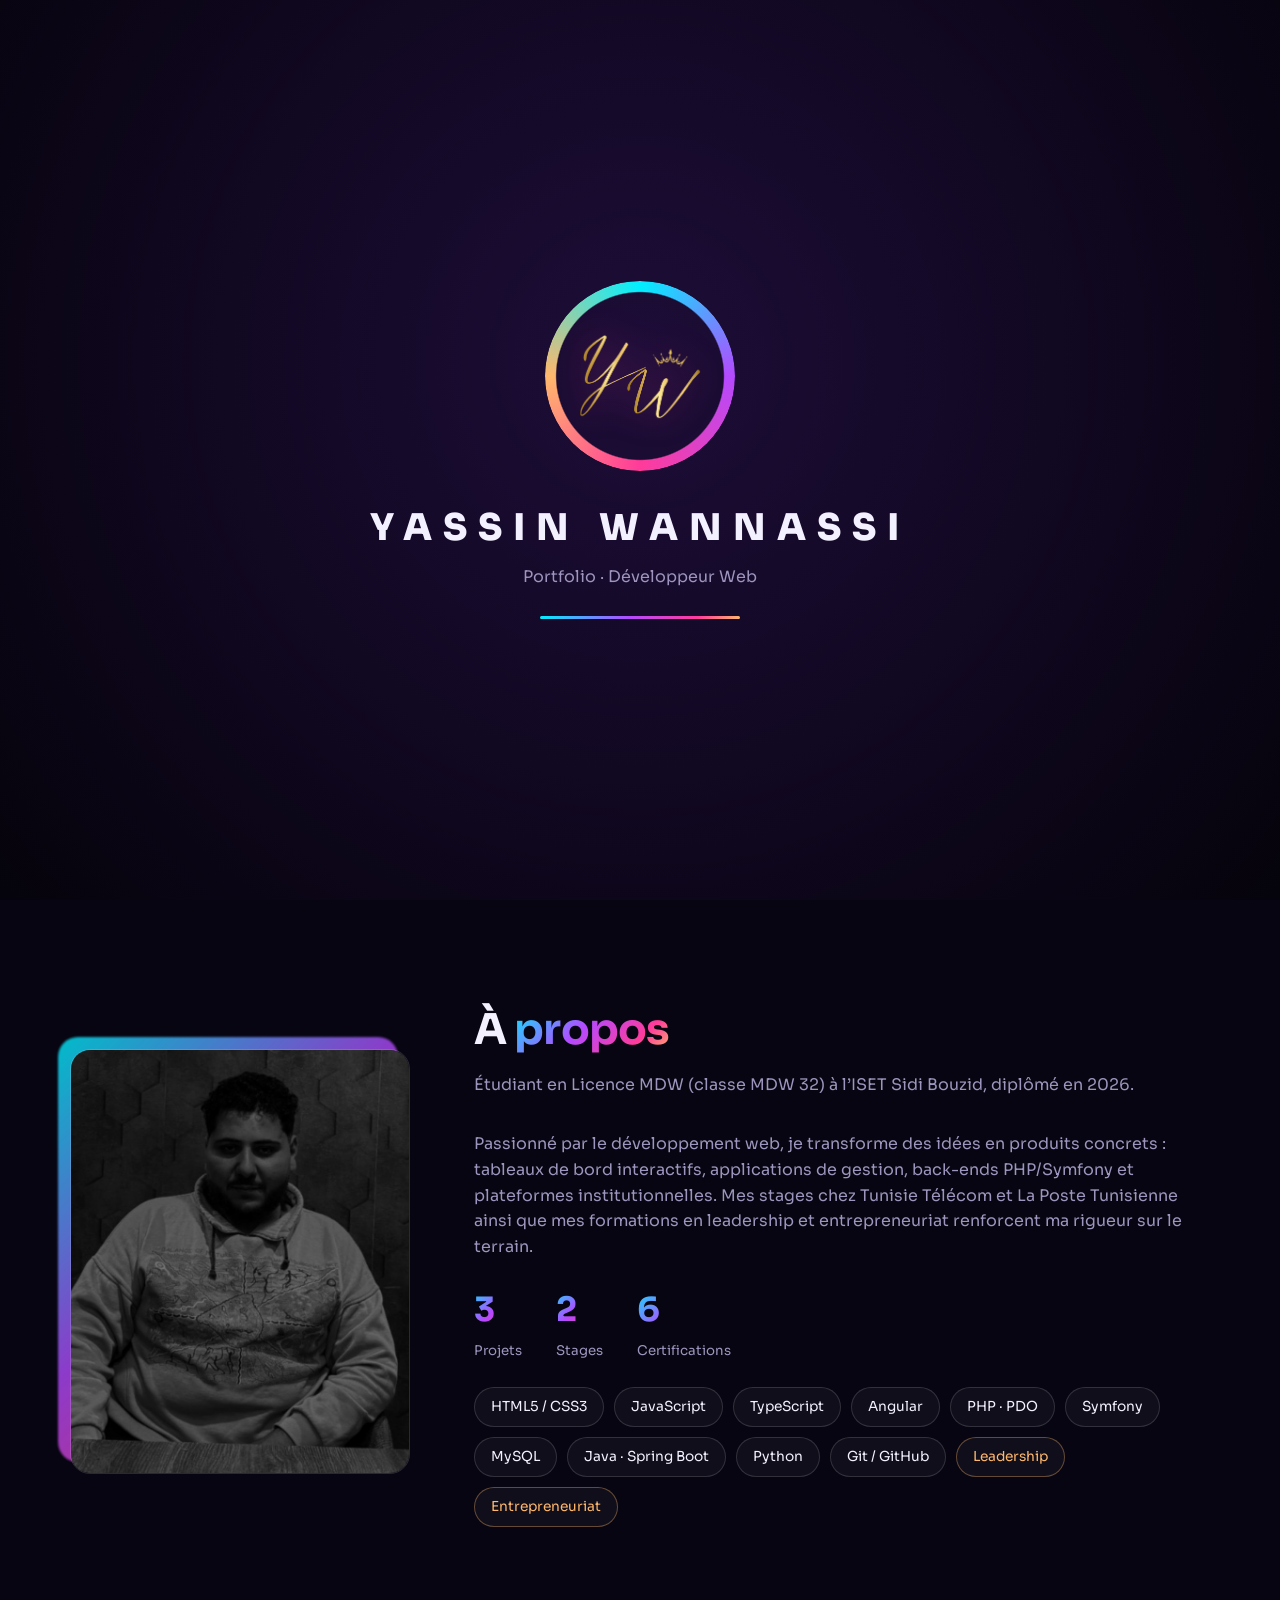
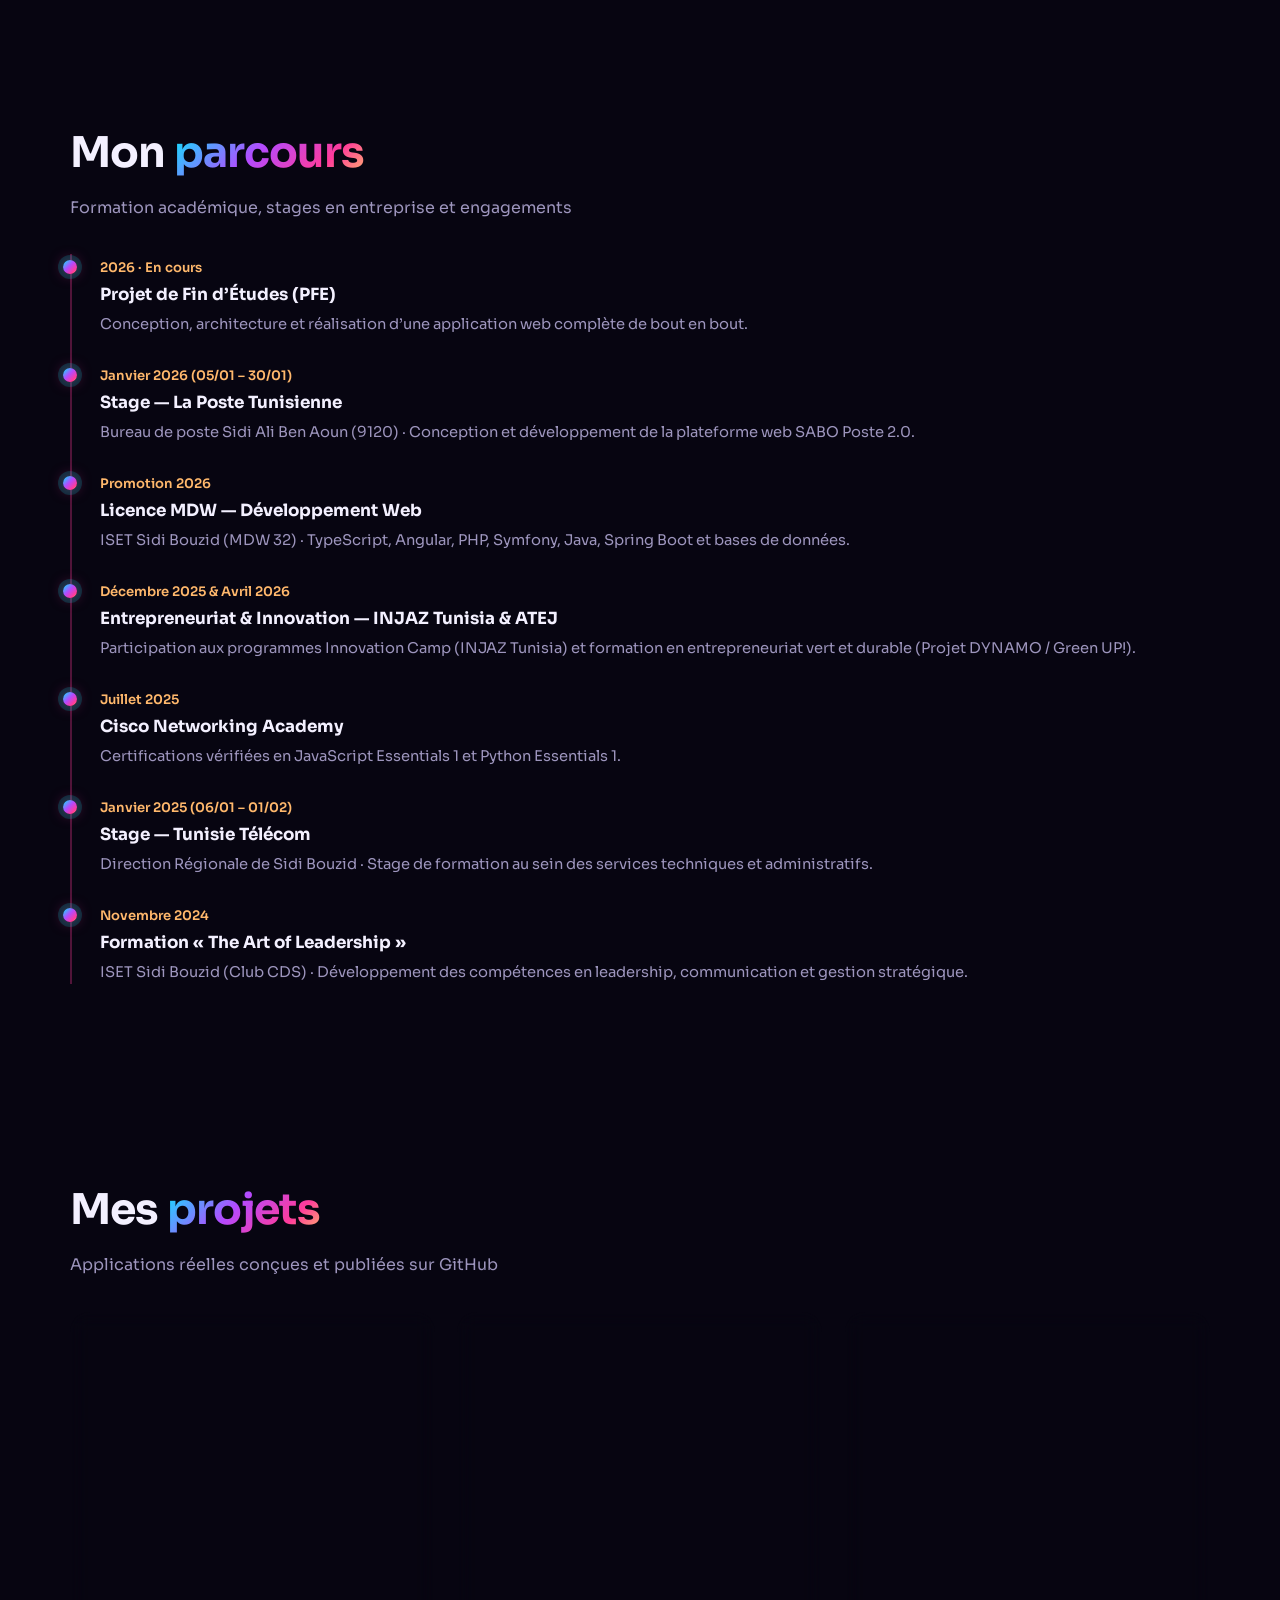
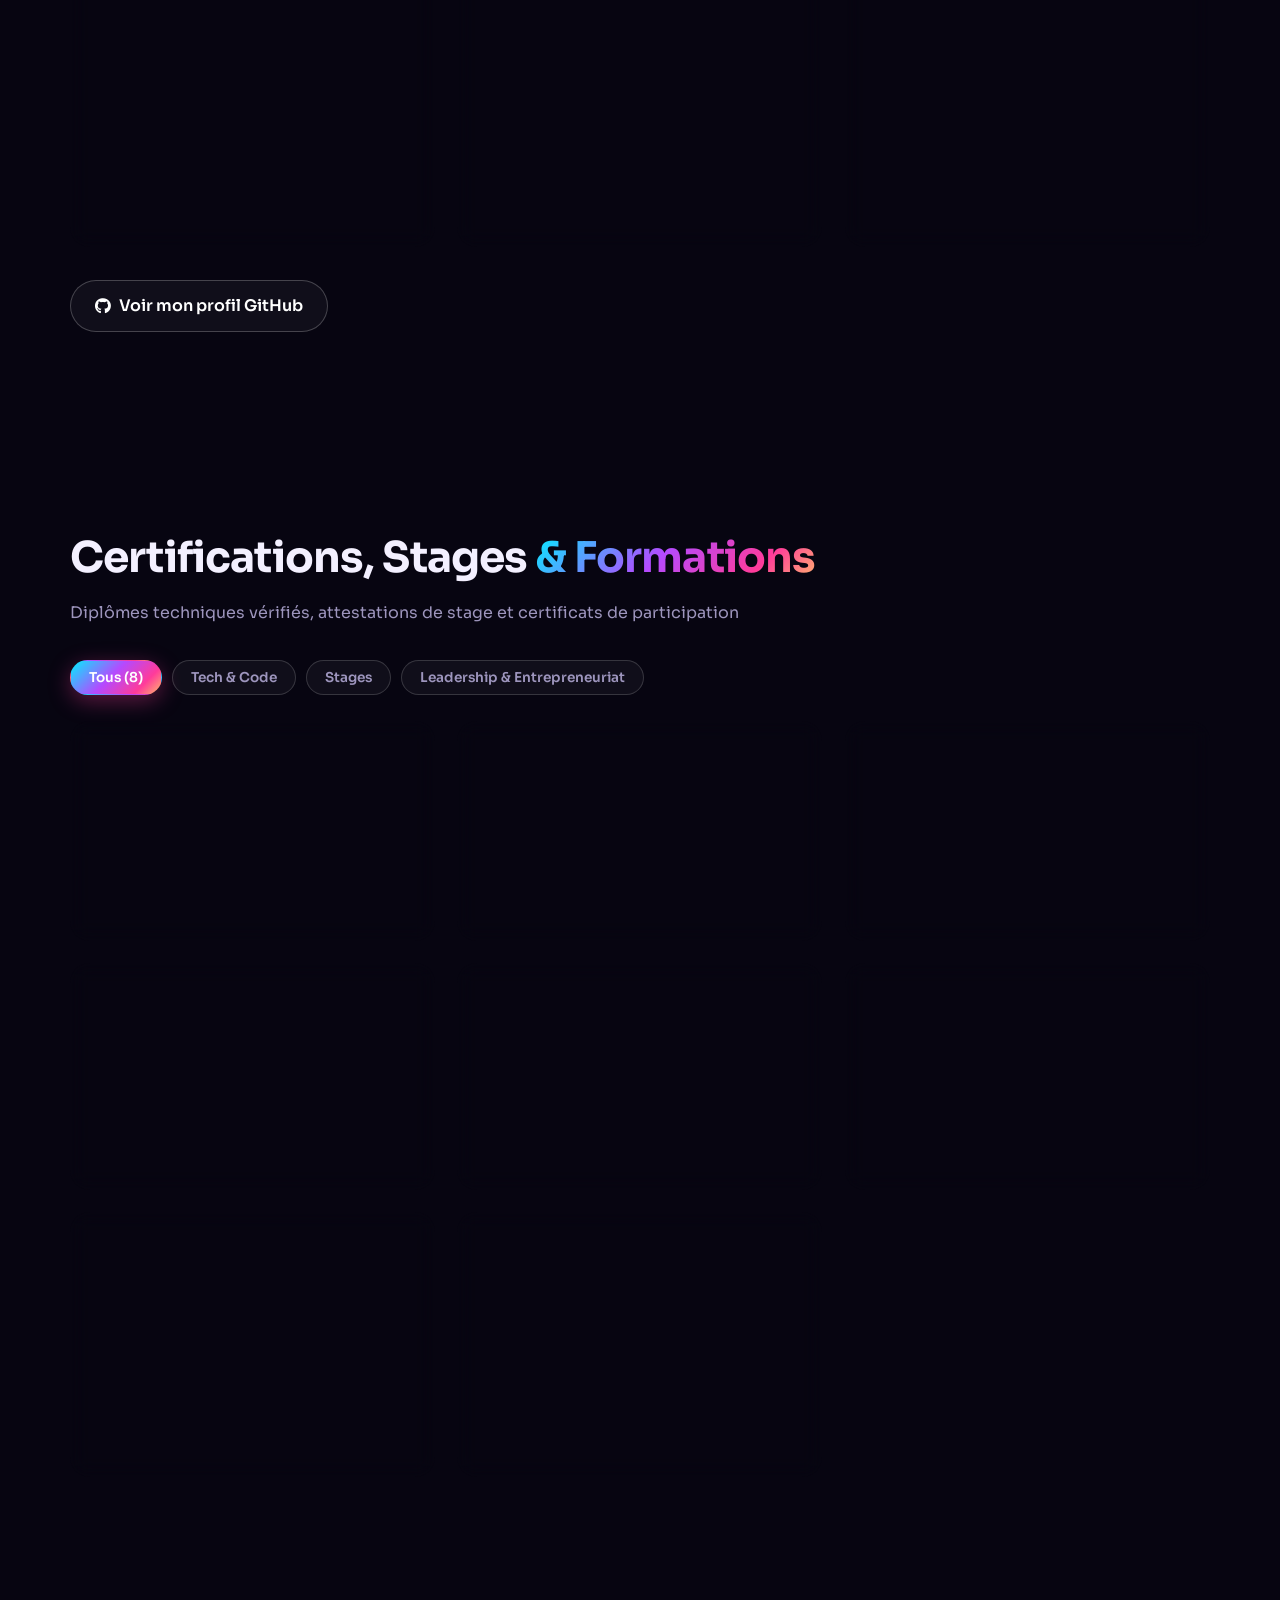
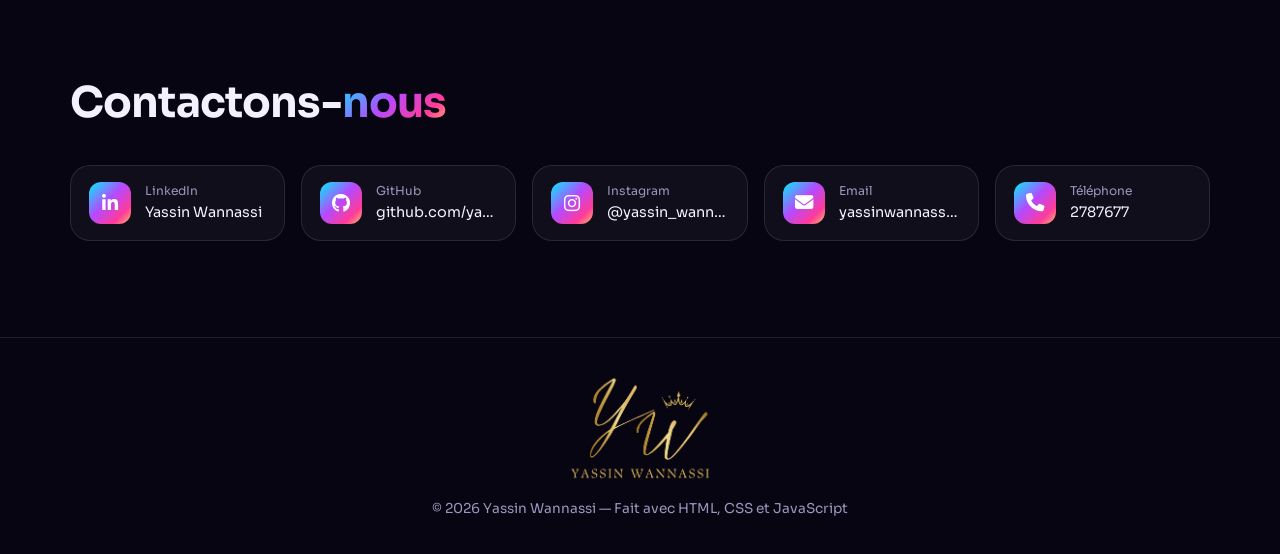
==== commit 19d02eac: "Add A4 printable CV page and link it in portfolio" ====
--- a/index.html
+++ b/index.html
@@ -37,6 +37,7 @@
         <a href="#projets">Projets</a>
         <a href="#certifs">Certifications</a>
         <a href="#contact">Contact</a>
+        <a href="cv.html"><i class="fa-regular fa-file-lines"></i> CV</a>
         <a href="profile.html" class="btn"><i class="fa-regular fa-heart"></i> Profil</a>
       </nav>
     </div>
@@ -60,7 +61,7 @@
         <p>Je conçois des applications web modernes, de l’interface à la base de données. Je prépare actuellement mon Projet de Fin d’Études (PFE).</p>
         <div class="cta">
           <a href="#projets" class="btn">Voir mes projets <i class="fa-solid fa-arrow-down"></i></a>
-          <a href="#certifs" class="btn o"><i class="fa-solid fa-award"></i> Certifications &amp; Stages</a>
+          <a href="cv.html" class="btn o"><i class="fa-regular fa-file-lines"></i> Voir mon CV</a>
           <a href="#contact" class="btn o">Me contacter</a>
         </div>
       </div>
